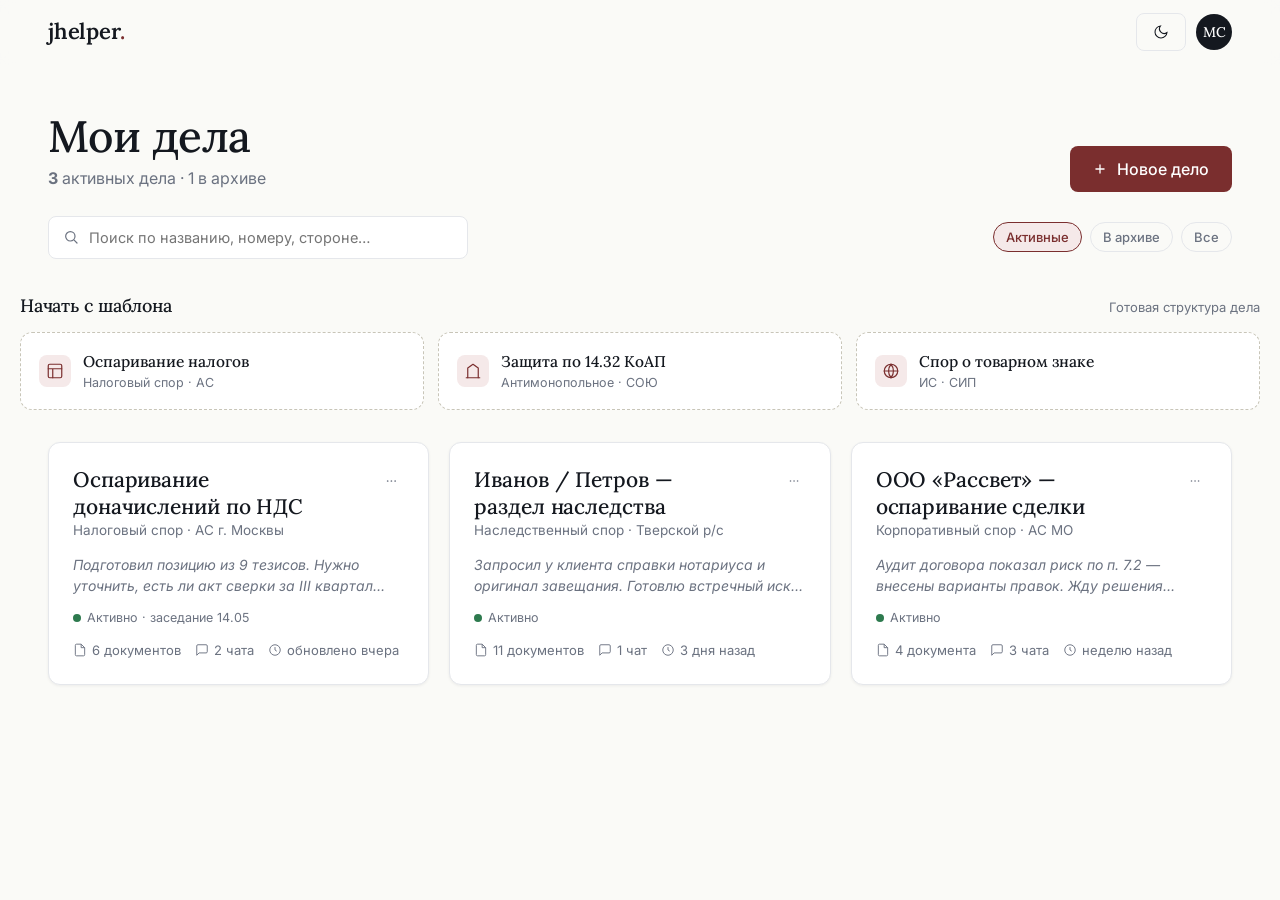
==== cases.html @ 3644bdaa "Initial site: jhelper landing + cases + chat" ====
<!doctype html>
<html lang="ru">
<head>
<meta charset="utf-8" />
<meta name="viewport" content="width=device-width, initial-scale=1, viewport-fit=cover" />
<title>Мои дела — jhelper</title>
<link rel="icon" href="data:image/svg+xml;utf8,<svg xmlns='http://www.w3.org/2000/svg' viewBox='0 0 32 32'><rect width='32' height='32' rx='6' fill='%2314181F'/><text x='16' y='22' text-anchor='middle' font-family='Georgia,serif' font-size='20' font-style='italic' fill='%23FAFAF7'>j</text></svg>" />
<link rel="preconnect" href="https://fonts.googleapis.com" />
<link rel="preconnect" href="https://fonts.gstatic.com" crossorigin />
<link rel="stylesheet" href="https://fonts.googleapis.com/css2?family=Lora:ital,wght@0,500;0,600;1,500&family=Inter:wght@400;500;600;700&display=swap" />
<link rel="stylesheet" href="styles.css" />
<link rel="stylesheet" href="cases.css" />
</head>
<body>

<header class="app-header" id="header">
  <div class="container app-header-inner">
    <a href="index.html" class="logo">jhelper<span class="dot">.</span></a>
    <div class="profile">
      <button class="btn btn-secondary btn-sm" aria-label="Тема">
        <svg width="16" height="16" viewBox="0 0 24 24" fill="none" stroke="currentColor" stroke-width="1.6"><path d="M21 12.8A9 9 0 1 1 11.2 3a7 7 0 0 0 9.8 9.8z"/></svg>
      </button>
      <div class="avatar" title="М. Соколов">МС</div>
    </div>
  </div>
</header>

<section class="page-head">
  <div class="container">
    <div class="page-head-row">
      <div>
        <h1>Мои дела</h1>
        <div class="sub"><strong>3</strong> активных дела · 1 в архиве</div>
      </div>
      <a href="#" class="btn btn-primary header-cta" id="newCaseBtn">
        <svg width="14" height="14" viewBox="0 0 24 24" fill="none" stroke="currentColor" stroke-width="2.2" stroke-linecap="round"><path d="M12 5v14M5 12h14"/></svg>
        Новое дело
      </a>
    </div>

    <div class="toolbar">
      <div class="search">
        <svg viewBox="0 0 24 24" fill="none" stroke="currentColor" stroke-width="1.8" stroke-linecap="round"><circle cx="11" cy="11" r="7"/><path d="M21 21l-4.3-4.3"/></svg>
        <input type="text" placeholder="Поиск по названию, номеру, стороне…" />
      </div>
      <div class="filter-chips">
        <button class="chip is-active">Активные</button>
        <button class="chip chip-outline">В архиве</button>
        <button class="chip chip-outline">Все</button>
      </div>
    </div>
  </div>
</section>

<section class="container tpl-strip">
  <div class="tpl-strip-head">
    <h3>Начать с шаблона</h3>
    <span class="lbl">Готовая структура дела</span>
  </div>
  <div class="tpl-row">
    <div class="tpl-card">
      <div class="ico"><svg viewBox="0 0 24 24" fill="none" stroke="currentColor" stroke-width="1.6" stroke-linecap="round" stroke-linejoin="round"><rect x="3" y="3" width="18" height="18" rx="2"/><path d="M3 9h18M9 21V9"/></svg></div>
      <div>
        <div class="ttl">Оспаривание налогов</div>
        <div class="meta">Налоговый спор · АС</div>
      </div>
    </div>
    <div class="tpl-card">
      <div class="ico"><svg viewBox="0 0 24 24" fill="none" stroke="currentColor" stroke-width="1.6" stroke-linecap="round" stroke-linejoin="round"><path d="M3 21h18"/><path d="M5 21V8l7-5 7 5v13"/></svg></div>
      <div>
        <div class="ttl">Защита по 14.32 КоАП</div>
        <div class="meta">Антимонопольное · СОЮ</div>
      </div>
    </div>
    <div class="tpl-card">
      <div class="ico"><svg viewBox="0 0 24 24" fill="none" stroke="currentColor" stroke-width="1.6" stroke-linecap="round" stroke-linejoin="round"><circle cx="12" cy="12" r="9"/><path d="M3 12h18M12 3a14 14 0 0 1 0 18M12 3a14 14 0 0 0 0 18"/></svg></div>
      <div>
        <div class="ttl">Спор о товарном знаке</div>
        <div class="meta">ИС · СИП</div>
      </div>
    </div>
  </div>
</section>

<section class="cases-section">
  <div class="container">
    <div class="cases-grid">
      <a href="chat.html" class="card is-clickable case-card">
        <div class="case-head">
          <div>
            <h3>Оспаривание доначислений по НДС</h3>
            <div class="case-type">Налоговый спор · АС г. Москвы</div>
          </div>
          <button class="menu-btn" aria-label="Меню" onclick="event.preventDefault();event.stopPropagation();">
            <svg width="16" height="16" viewBox="0 0 24 24" fill="currentColor"><circle cx="5" cy="12" r="1.6"/><circle cx="12" cy="12" r="1.6"/><circle cx="19" cy="12" r="1.6"/></svg>
          </button>
        </div>
        <p class="case-preview">Подготовил позицию из 9 тезисов. Нужно уточнить, есть ли акт сверки за III квартал…</p>
        <div class="status-row"><span class="dot-status active"></span>Активно · заседание 14.05</div>
        <div class="case-metrics">
          <span><svg viewBox="0 0 24 24" fill="none" stroke="currentColor" stroke-width="1.6"><path d="M14 2H6a2 2 0 0 0-2 2v16a2 2 0 0 0 2 2h12a2 2 0 0 0 2-2V8z"/><path d="M14 2v6h6"/></svg>6 документов</span>
          <span><svg viewBox="0 0 24 24" fill="none" stroke="currentColor" stroke-width="1.6"><path d="M21 15a2 2 0 0 1-2 2H7l-4 4V5a2 2 0 0 1 2-2h14a2 2 0 0 1 2 2z"/></svg>2 чата</span>
          <span><svg viewBox="0 0 24 24" fill="none" stroke="currentColor" stroke-width="1.6"><circle cx="12" cy="12" r="9"/><path d="M12 7v5l3 2"/></svg>обновлено вчера</span>
        </div>
      </a>

      <a href="chat.html" class="card is-clickable case-card">
        <div class="case-head">
          <div>
            <h3>Иванов / Петров — раздел наследства</h3>
            <div class="case-type">Наследственный спор · Тверской р/с</div>
          </div>
          <button class="menu-btn" aria-label="Меню" onclick="event.preventDefault();event.stopPropagation();">
            <svg width="16" height="16" viewBox="0 0 24 24" fill="currentColor"><circle cx="5" cy="12" r="1.6"/><circle cx="12" cy="12" r="1.6"/><circle cx="19" cy="12" r="1.6"/></svg>
          </button>
        </div>
        <p class="case-preview">Запросил у клиента справки нотариуса и оригинал завещания. Готовлю встречный иск…</p>
        <div class="status-row"><span class="dot-status active"></span>Активно</div>
        <div class="case-metrics">
          <span><svg viewBox="0 0 24 24" fill="none" stroke="currentColor" stroke-width="1.6"><path d="M14 2H6a2 2 0 0 0-2 2v16a2 2 0 0 0 2 2h12a2 2 0 0 0 2-2V8z"/><path d="M14 2v6h6"/></svg>11 документов</span>
          <span><svg viewBox="0 0 24 24" fill="none" stroke="currentColor" stroke-width="1.6"><path d="M21 15a2 2 0 0 1-2 2H7l-4 4V5a2 2 0 0 1 2-2h14a2 2 0 0 1 2 2z"/></svg>1 чат</span>
          <span><svg viewBox="0 0 24 24" fill="none" stroke="currentColor" stroke-width="1.6"><circle cx="12" cy="12" r="9"/><path d="M12 7v5l3 2"/></svg>3 дня назад</span>
        </div>
      </a>

      <a href="chat.html" class="card is-clickable case-card">
        <div class="case-head">
          <div>
            <h3>ООО «Рассвет» — оспаривание сделки</h3>
            <div class="case-type">Корпоративный спор · АС МО</div>
          </div>
          <button class="menu-btn" aria-label="Меню" onclick="event.preventDefault();event.stopPropagation();">
            <svg width="16" height="16" viewBox="0 0 24 24" fill="currentColor"><circle cx="5" cy="12" r="1.6"/><circle cx="12" cy="12" r="1.6"/><circle cx="19" cy="12" r="1.6"/></svg>
          </button>
        </div>
        <p class="case-preview">Аудит договора показал риск по п. 7.2 — внесены варианты правок. Жду решения клиента…</p>
        <div class="status-row"><span class="dot-status active"></span>Активно</div>
        <div class="case-metrics">
          <span><svg viewBox="0 0 24 24" fill="none" stroke="currentColor" stroke-width="1.6"><path d="M14 2H6a2 2 0 0 0-2 2v16a2 2 0 0 0 2 2h12a2 2 0 0 0 2-2V8z"/><path d="M14 2v6h6"/></svg>4 документа</span>
          <span><svg viewBox="0 0 24 24" fill="none" stroke="currentColor" stroke-width="1.6"><path d="M21 15a2 2 0 0 1-2 2H7l-4 4V5a2 2 0 0 1 2-2h14a2 2 0 0 1 2 2z"/></svg>3 чата</span>
          <span><svg viewBox="0 0 24 24" fill="none" stroke="currentColor" stroke-width="1.6"><circle cx="12" cy="12" r="9"/><path d="M12 7v5l3 2"/></svg>неделю назад</span>
        </div>
      </a>
    </div>
  </div>
</section>

<button class="fab" id="fabBtn">
  <svg width="16" height="16" viewBox="0 0 24 24" fill="none" stroke="currentColor" stroke-width="2.2" stroke-linecap="round"><path d="M12 5v14M5 12h14"/></svg>
  Новое дело
</button>

<div class="modal-overlay" id="modal">
  <div class="modal">
    <h3>Новое дело</h3>
    <div class="sub">Заполните минимум — остальное добавите позже.</div>
    <div class="field">
      <label class="label">Название дела</label>
      <input class="input" placeholder="Например: Оспаривание доначислений по НДС" />
    </div>
    <div class="field">
      <label class="label">Тип</label>
      <select class="select">
        <option>Налоговый спор</option>
        <option>Договорный спор</option>
        <option>Корпоративный спор</option>
        <option>Трудовой спор</option>
        <option>Другое</option>
      </select>
    </div>
    <div class="field">
      <label class="label">Краткая фабула</label>
      <textarea class="textarea" rows="3" placeholder="2–3 предложения о ситуации"></textarea>
    </div>
    <div class="modal-actions">
      <button class="btn btn-ghost" id="modalCancel">Отмена</button>
      <a href="chat.html" class="btn btn-primary">Создать дело</a>
    </div>
  </div>
</div>

<script>
const header = document.getElementById('header');
const onScroll = () => { if(window.scrollY > 4) header.classList.add('scrolled'); else header.classList.remove('scrolled'); };
window.addEventListener('scroll', onScroll, {passive:true}); onScroll();

const modal = document.getElementById('modal');
const open = (e) => { e && e.preventDefault(); modal.classList.add('open'); };
document.getElementById('newCaseBtn').addEventListener('click', open);
document.getElementById('fabBtn').addEventListener('click', open);
document.getElementById('modalCancel').addEventListener('click', () => modal.classList.remove('open'));
modal.addEventListener('click', (e) => { if(e.target === modal) modal.classList.remove('open'); });
</script>
</body>
</html>
---- styles.css ----
/* jhelper — shared design tokens & primitives */

:root{
  /* Colors */
  --bg: #FAFAF7;
  --bg-soft: #F3F2EC;
  --bg-elevated: #FFFFFF;
  --bg-dark: #14181F;
  --bg-dark-2: #1A2332;
  --text-primary: #14181F;
  --text-secondary: #6B7280;
  --text-muted: #9AA0A8;
  --text-on-dark: #FAFAF7;
  --on-dark-muted: #9AA0A8;
  --border: #E5E7EB;
  --border-soft: #ECEAE2;
  --accent: #7A2E2E;
  --accent-hover: #5F2424;
  --accent-bg: #F5E9E9;
  --secondary-accent: #A8763E;
  --success: #2D7A4E;
  --warning: #B07A2A;

  /* Type */
  --font-serif: "Lora", "PT Root UI Serif", Georgia, "Times New Roman", serif;
  --font-sans: "Inter", "Manrope", -apple-system, BlinkMacSystemFont, "Segoe UI", system-ui, sans-serif;

  --fs-h1: clamp(36px, 5vw, 60px);
  --fs-h2: clamp(28px, 3.5vw, 40px);
  --fs-h3: clamp(20px, 2vw, 24px);
  --fs-h4: 18px;
  --fs-body: 17px;
  --fs-small: 14px;
  --fs-tiny: 13px;
  --lh-body: 1.6;

  /* Radii */
  --r-card: 12px;
  --r-btn: 8px;
  --r-pill: 999px;

  /* Shadows */
  --shadow-sm: 0 1px 3px rgba(20,24,31,.06);
  --shadow-md: 0 4px 12px rgba(20,24,31,.08);
  --shadow-lg: 0 30px 60px -30px rgba(20,24,31,.30), 0 12px 24px -12px rgba(20,24,31,.10);

  --container: 1240px;
}

*,*::before,*::after{box-sizing:border-box}
html,body{margin:0;padding:0;overflow-x:clip}
html{scroll-behavior:smooth;-webkit-text-size-adjust:100%}
body{
  background: var(--bg);
  color: var(--text-primary);
  font-family: var(--font-sans);
  font-size: var(--fs-body);
  line-height: var(--lh-body);
  -webkit-font-smoothing: antialiased;
  text-rendering: optimizeLegibility;
}
img,svg{display:block;max-width:100%}
a{color: var(--accent); text-decoration:none}
a:hover{color: var(--accent-hover)}
button{font-family:inherit;cursor:pointer}

.container{max-width: var(--container); margin:0 auto; padding: 0 28px}

/* Buttons */
.btn{
  display:inline-flex;align-items:center;gap:10px;
  border:1px solid transparent;
  border-radius: var(--r-btn);
  padding: 14px 22px;
  font-weight: 500; font-size: 16px; line-height: 1;
  transition: background-color .15s, border-color .15s, color .15s, transform .15s;
  white-space: nowrap;
}
.btn-primary{background:var(--accent);color:#fff}
.btn-primary:hover{background:var(--accent-hover);color:#fff}
.btn-secondary{background:transparent;color:var(--text-primary);border-color:var(--border)}
.btn-secondary:hover{background:#fff;border-color:#cfd1d6}
.btn-outline-accent{background:transparent;color:var(--accent);border-color:var(--accent)}
.btn-outline-accent:hover{background:var(--accent-bg)}
.btn-ghost{background:transparent;color:var(--text-secondary);border-color:transparent}
.btn-ghost:hover{color:var(--text-primary)}
.btn-ghost-dark{background:transparent;color:var(--text-on-dark);border-color:rgba(239,237,230,.25)}
.btn-ghost-dark:hover{background:rgba(239,237,230,.08);color:var(--text-on-dark)}
.btn-sm{padding:10px 16px;font-size:14px}
.btn-lg{padding:16px 26px;font-size:17px}

/* Type */
h1,h2,h3,h4{font-family:var(--font-serif);font-weight:500;letter-spacing:-.012em;color:var(--text-primary);margin:0;text-wrap:balance}
h1{font-size:var(--fs-h1);line-height:1.07}
h2{font-size:var(--fs-h2);line-height:1.12}
h3{font-size:var(--fs-h3);line-height:1.2}
h4{font-size:var(--fs-h4);line-height:1.3}
p{margin:0;text-wrap:pretty}

/* Sec heads */
.sec-eyebrow{font-size:13px;font-weight:600;letter-spacing:.08em;text-transform:uppercase;color:var(--accent);margin-bottom:14px}
.sec-head{max-width:720px;margin-bottom:48px}
.sec-lede{font-size:18px;color:#4B5260;max-width:620px;margin:14px 0 0}

/* Cards */
.card{
  background:var(--bg-elevated);
  border:1px solid var(--border);
  border-radius:var(--r-card);
  padding:24px;
  box-shadow: var(--shadow-sm);
}
.card.is-clickable{transition: transform .18s, box-shadow .18s, border-color .18s; cursor:pointer}
.card.is-clickable:hover{transform: translateY(-2px); box-shadow: var(--shadow-md); border-color:#d8d6cd}

/* Pill / chip */
.chip{
  display:inline-flex;align-items:center;gap:6px;
  font-size:13px;font-weight:500;
  background:#F1EFE7;color:#3A4150;
  padding: 6px 12px;border-radius: var(--r-pill);
  border: 1px solid transparent;
}
.chip.is-active{background:var(--accent-bg);color:var(--accent);border-color:var(--accent)}
.chip-outline{background:transparent;border-color:var(--border);color:var(--text-secondary)}

/* Status dot */
.dot-status{display:inline-block;width:8px;height:8px;border-radius:50%}
.dot-status.active{background:var(--success)}
.dot-status.archived{background:#B0B4BB}

/* Header (shared shell) */
.app-header{
  position: sticky; top:0; z-index: 50;
  background: rgba(250,250,247,.85);
  backdrop-filter: saturate(140%) blur(8px);
  -webkit-backdrop-filter: saturate(140%) blur(8px);
  border-bottom: 1px solid transparent;
  transition: border-color .2s, box-shadow .2s;
}
.app-header.scrolled{border-bottom-color: var(--border); box-shadow: 0 1px 0 rgba(20,24,31,.02)}
.app-header-inner{display:flex;align-items:center;justify-content:space-between;height:64px}
.logo{
  font-family: var(--font-serif); font-weight:600; font-size:22px;
  color: var(--text-primary); letter-spacing:-.01em; display:inline-flex; align-items:baseline;
}
.logo .dot{color:var(--accent)}

/* Avatar */
.avatar{
  width:36px;height:36px;border-radius:50%;
  background:var(--text-primary);color:#fff;
  display:grid;place-items:center;
  font-family:var(--font-serif);font-weight:500;font-size:14px;
}
.avatar-sm{width:28px;height:28px;font-size:12px}

/* Reveal */
.reveal{opacity:0;transform:translateY(8px);transition:opacity .5s, transform .5s}
.reveal.in{opacity:1;transform:none}

/* Inputs */
.input, .textarea, .select{
  width:100%;
  background:#fff;
  border:1px solid var(--border);
  border-radius: var(--r-btn);
  padding: 10px 14px;
  font-family: inherit;
  font-size: 15px;
  color: var(--text-primary);
}
.input:focus, .textarea:focus, .select:focus{outline:none;border-color:var(--accent);box-shadow:0 0 0 3px rgba(122,46,46,.10)}
.label{display:block;font-size:13px;font-weight:600;color:#2A313D;margin-bottom:6px}

/* Utility */
.muted{color:var(--text-secondary)}
.serif{font-family:var(--font-serif)}
.sans{font-family:var(--font-sans)}
---- cases.css ----
.page-head{padding:48px 0 28px}
.page-head-row{display:flex;justify-content:space-between;align-items:flex-end;gap:32px;flex-wrap:wrap}
.page-head h1{font-size:clamp(32px,4vw,44px);margin:0 0 6px}
.page-head .sub{color:var(--text-secondary);font-size:16px}

.toolbar{
  display:flex;justify-content:space-between;align-items:center;
  gap:16px;flex-wrap:wrap;margin-top:24px;
}
.search{
  display:flex;align-items:center;gap:8px;
  background:#fff;border:1px solid var(--border);border-radius:8px;
  padding:8px 14px;min-width:280px;flex:1;max-width:420px;
}
.search input{border:0;background:transparent;outline:none;font:inherit;font-size:14.5px;flex:1;color:var(--text-primary)}
.search svg{width:16px;height:16px;color:var(--text-secondary)}
.filter-chips{display:flex;gap:8px;flex-wrap:wrap}

.profile{display:flex;align-items:center;gap:10px}

/* Templates strip */
.tpl-strip{padding:8px 0 0}
.tpl-strip-head{display:flex;justify-content:space-between;align-items:baseline;margin-bottom:14px}
.tpl-strip-head h3{font-size:18px;font-weight:500;margin:0}
.tpl-strip-head .lbl{font-size:13px;color:var(--text-secondary)}
.tpl-row{display:grid;grid-template-columns:repeat(3,1fr);gap:14px}
.tpl-card{
  background:#fff;border:1px dashed #c8c5b8;border-radius:12px;padding:16px 18px;
  display:flex;align-items:center;gap:12px;
  transition: border-color .15s, transform .15s;
  cursor:pointer;
}
.tpl-card:hover{border-color:var(--accent);transform:translateY(-2px);border-style:solid}
.tpl-card .ico{width:32px;height:32px;border-radius:8px;background:var(--accent-bg);color:var(--accent);display:grid;place-items:center;flex-shrink:0}
.tpl-card .ico svg{width:18px;height:18px}
.tpl-card .ttl{font-family:var(--font-serif);font-size:15.5px;font-weight:500;color:var(--text-primary)}
.tpl-card .meta{font-size:12.5px;color:var(--text-secondary)}

/* Cases grid */
.cases-section{padding:32px 0 96px}
.cases-grid{display:grid;grid-template-columns:repeat(3,1fr);gap:20px}
.case-card{
  display:flex;flex-direction:column;gap:12px;
  position:relative;
  min-height: 220px;
}
.case-head{display:flex;justify-content:space-between;align-items:flex-start;gap:8px}
.case-card h3{font-size:21px;letter-spacing:-.005em;line-height:1.25;margin:0}
.case-type{font-size:13.5px;color:var(--text-secondary)}
.case-metrics{
  display:flex;gap:14px;flex-wrap:wrap;
  font-size:13px;color:var(--text-secondary);
  margin-top:auto;
}
.case-metrics span{display:inline-flex;align-items:center;gap:5px}
.case-metrics svg{width:14px;height:14px}
.case-preview{
  font-size:14px;color:var(--text-secondary);font-style:italic;
  display:-webkit-box;-webkit-line-clamp:2;-webkit-box-orient:vertical;overflow:hidden;
  margin:0;line-height:1.5;
}
.status-row{display:flex;align-items:center;gap:6px;font-size:12.5px;color:var(--text-secondary)}
.menu-btn{
  background:transparent;border:0;width:28px;height:28px;border-radius:6px;
  display:grid;place-items:center;color:var(--text-secondary);
}
.menu-btn:hover{background:#F1EFE7;color:var(--text-primary)}

/* FAB */
.fab{
  display:none;
  position:fixed;right:18px;bottom:18px;z-index:60;
  background:var(--accent);color:#fff;border:0;
  border-radius:50px;padding:14px 20px;font-weight:500;font-size:15px;
  box-shadow: 0 14px 30px -10px rgba(122,46,46,.45);
}

/* Modal */
.modal-overlay{
  display:none;position:fixed;inset:0;z-index:80;
  background:rgba(20,24,31,.45);backdrop-filter: blur(2px);
  align-items:center;justify-content:center;padding:20px;
}
.modal-overlay.open{display:flex}
.modal{
  background:#fff;border-radius:14px;width:100%;max-width:520px;
  padding:32px;box-shadow: var(--shadow-lg);
}
.modal h3{font-size:24px;margin:0 0 6px}
.modal .sub{color:var(--text-secondary);font-size:14.5px;margin-bottom:22px}
.modal .field{margin-bottom:16px}
.modal-actions{display:flex;justify-content:flex-end;gap:10px;margin-top:8px}

@media (max-width:1024px){
  .cases-grid{grid-template-columns:repeat(2,minmax(0,1fr))}
  .tpl-row{grid-template-columns:repeat(2,minmax(0,1fr))}
}
@media (max-width:720px){
  .cases-grid{grid-template-columns:minmax(0,1fr)}
  .tpl-row{grid-template-columns:minmax(0,1fr)}
  .header-cta{display:none}
  .fab{display:inline-flex;align-items:center;gap:8px}
  body{padding-bottom:90px}
  .toolbar{align-items:stretch}
  .search{max-width:none;width:100%}
}
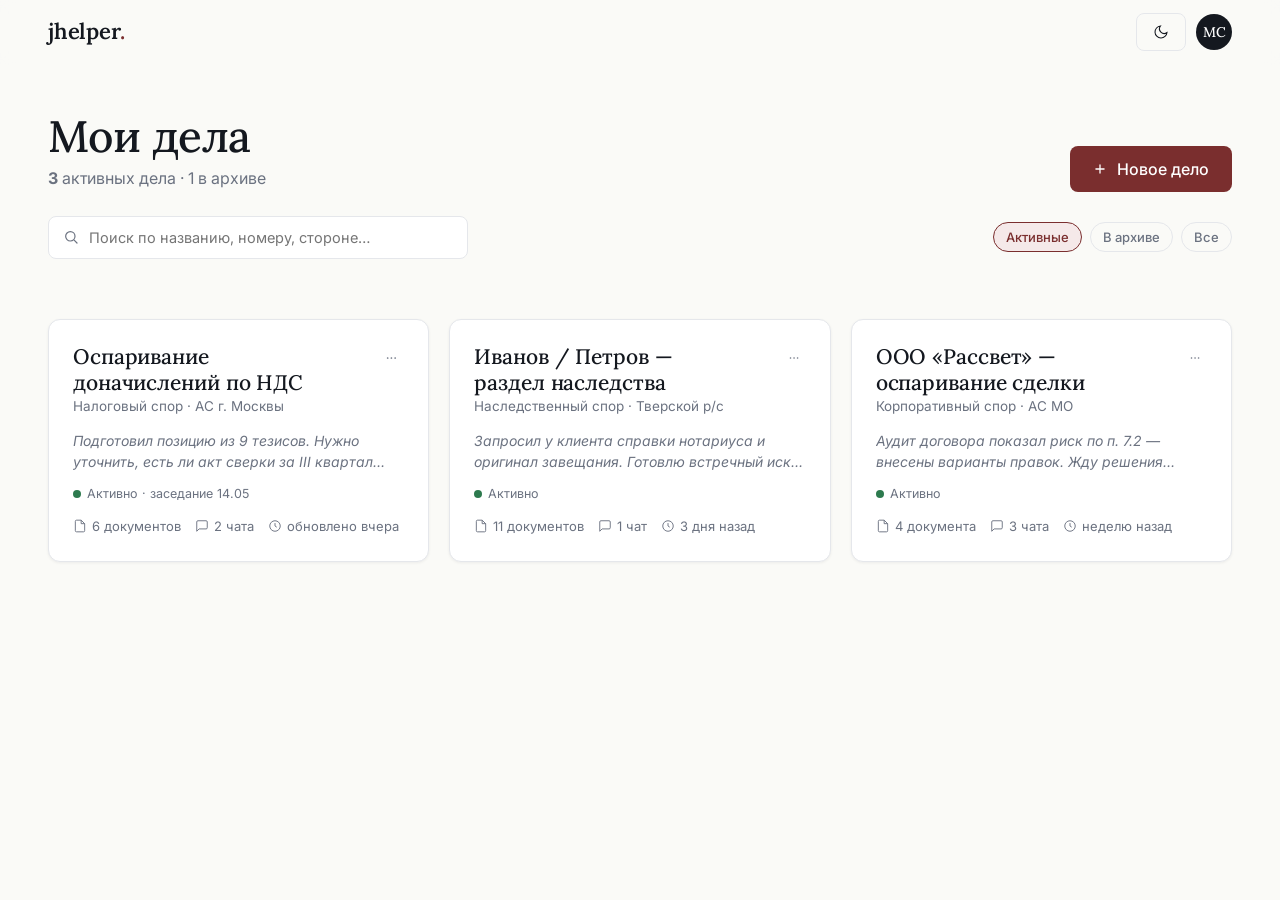
==== commit ad031cf3: "Apply copy edits: rephrase trust/proof/FAQ, rename Free→Базовый, drop templates" ====
--- a/cases.html
+++ b/cases.html
@@ -47,36 +47,6 @@
         <button class="chip is-active">Активные</button>
         <button class="chip chip-outline">В архиве</button>
         <button class="chip chip-outline">Все</button>
-      </div>
-    </div>
-  </div>
-</section>
-
-<section class="container tpl-strip">
-  <div class="tpl-strip-head">
-    <h3>Начать с шаблона</h3>
-    <span class="lbl">Готовая структура дела</span>
-  </div>
-  <div class="tpl-row">
-    <div class="tpl-card">
-      <div class="ico"><svg viewBox="0 0 24 24" fill="none" stroke="currentColor" stroke-width="1.6" stroke-linecap="round" stroke-linejoin="round"><rect x="3" y="3" width="18" height="18" rx="2"/><path d="M3 9h18M9 21V9"/></svg></div>
-      <div>
-        <div class="ttl">Оспаривание налогов</div>
-        <div class="meta">Налоговый спор · АС</div>
-      </div>
-    </div>
-    <div class="tpl-card">
-      <div class="ico"><svg viewBox="0 0 24 24" fill="none" stroke="currentColor" stroke-width="1.6" stroke-linecap="round" stroke-linejoin="round"><path d="M3 21h18"/><path d="M5 21V8l7-5 7 5v13"/></svg></div>
-      <div>
-        <div class="ttl">Защита по 14.32 КоАП</div>
-        <div class="meta">Антимонопольное · СОЮ</div>
-      </div>
-    </div>
-    <div class="tpl-card">
-      <div class="ico"><svg viewBox="0 0 24 24" fill="none" stroke="currentColor" stroke-width="1.6" stroke-linecap="round" stroke-linejoin="round"><circle cx="12" cy="12" r="9"/><path d="M3 12h18M12 3a14 14 0 0 1 0 18M12 3a14 14 0 0 0 0 18"/></svg></div>
-      <div>
-        <div class="ttl">Спор о товарном знаке</div>
-        <div class="meta">ИС · СИП</div>
       </div>
     </div>
   </div>
